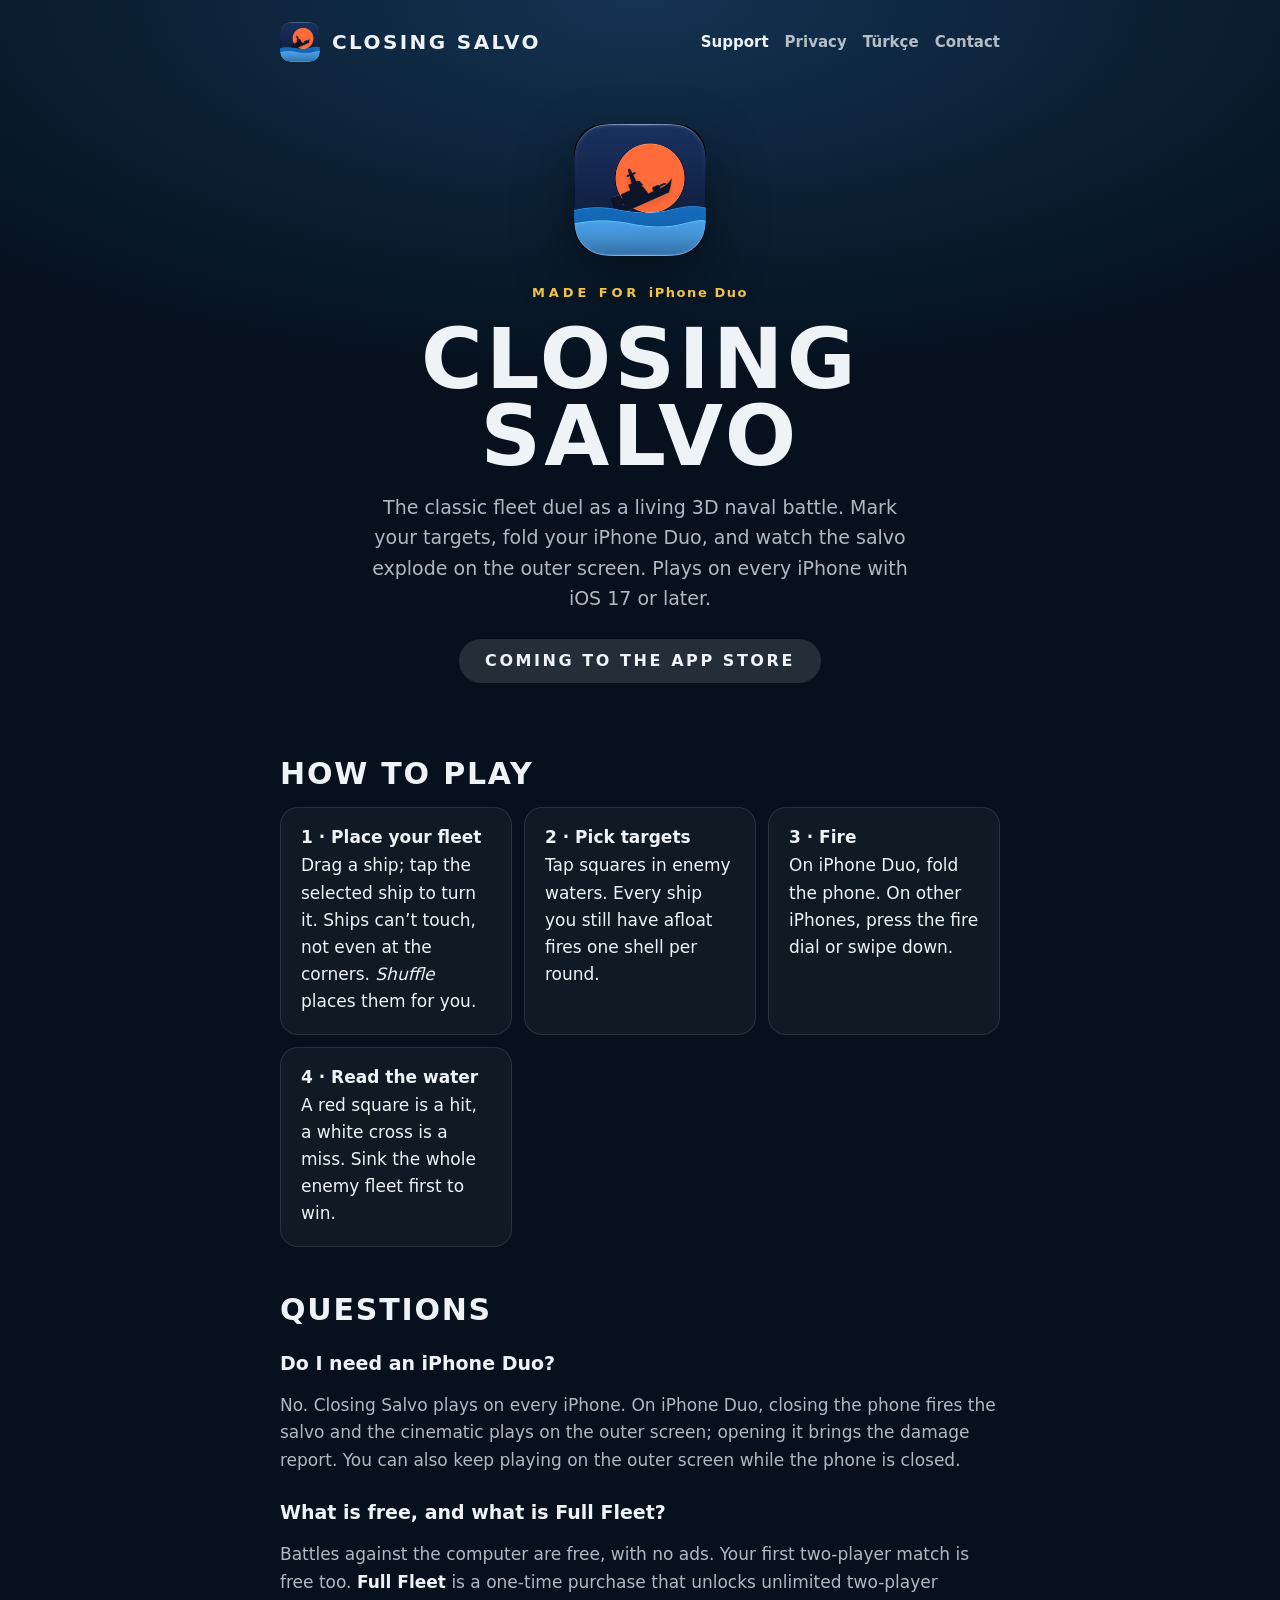
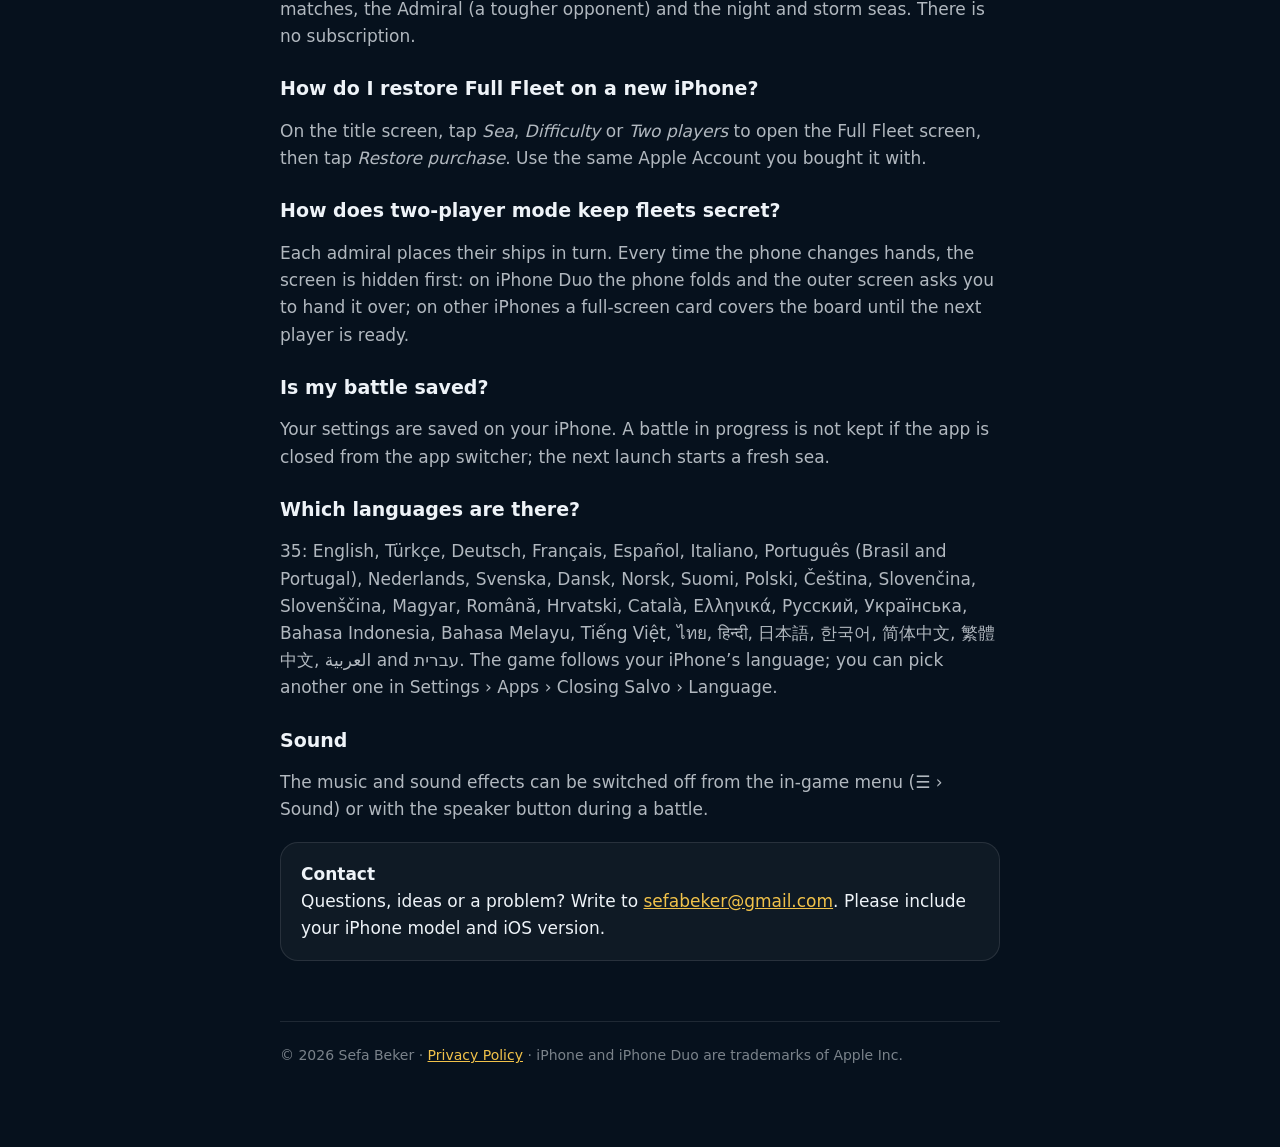
==== index.html @ 54b9b125 "Closing Salvo: support and privacy pages (EN, TR) Co-Authored-By: Claude Opus 5.5 <noreply@anthropic" ====
<!DOCTYPE html>
<html lang="en">
<head>
<meta charset="UTF-8">
<meta name="viewport" content="width=device-width, initial-scale=1">
<title>Closing Salvo: Sea Battle — Support</title>
<meta name="description" content="Closing Salvo is a living 3D naval battle built for iPhone Duo: fold the phone to fire your salvo. Help, privacy and contact.">
<link rel="icon" href="assets/favicon.png">
<link rel="apple-touch-icon" href="assets/apple-touch-icon.png">
<link rel="stylesheet" href="assets/style.css">
</head>
<body>
<div class="wrap">
  <header>
    <a class="brand" href="./"><img src="assets/icon.png" alt="">Closing Salvo</a>
    <nav>
      <a href="./" aria-current="page">Support</a>
      <a href="privacy-policy.html">Privacy</a>
      <a href="tr/">Türkçe</a>
      <a href="mailto:sefabeker@gmail.com?subject=Closing%20Salvo">Contact</a>
    </nav>
  </header>

  <section class="hero">
    <img class="icon" src="assets/icon.png" alt="Closing Salvo app icon">
    <div class="kicker" style="margin-top:22px">Made for <span class="tm">iPhone Duo</span></div>
    <h1>Closing Salvo</h1>
    <p class="lead">The classic fleet duel as a living 3D naval battle. Mark your targets, fold your iPhone Duo, and watch the salvo explode on the outer screen. Plays on every iPhone with iOS 17 or later.</p>
    <span class="store soon">Coming to the App Store</span>
  </section>

  <h2>How to play</h2>
  <div class="grid">
    <div class="card"><b>1 · Place your fleet</b>Drag a ship; tap the selected ship to turn it. Ships can’t touch, not even at the corners. <em>Shuffle</em> places them for you.</div>
    <div class="card"><b>2 · Pick targets</b>Tap squares in enemy waters. Every ship you still have afloat fires one shell per round.</div>
    <div class="card"><b>3 · Fire</b>On iPhone Duo, fold the phone. On other iPhones, press the fire dial or swipe down.</div>
    <div class="card"><b>4 · Read the water</b>A red square is a hit, a white cross is a miss. Sink the whole enemy fleet first to win.</div>
  </div>

  <h2>Questions</h2>
  <h3>Do I need an iPhone Duo?</h3>
  <p>No. Closing Salvo plays on every iPhone. On iPhone Duo, closing the phone fires the salvo and the cinematic plays on the outer screen; opening it brings the damage report. You can also keep playing on the outer screen while the phone is closed.</p>
  <h3>What is free, and what is Full Fleet?</h3>
  <p>Battles against the computer are free, with no ads. Your first two-player match is free too. <strong>Full Fleet</strong> is a one-time purchase that unlocks unlimited two-player matches, the Admiral (a tougher opponent) and the night and storm seas. There is no subscription.</p>
  <h3>How do I restore Full Fleet on a new iPhone?</h3>
  <p>On the title screen, tap <em>Sea</em>, <em>Difficulty</em> or <em>Two players</em> to open the Full Fleet screen, then tap <em>Restore purchase</em>. Use the same Apple Account you bought it with.</p>
  <h3>How does two-player mode keep fleets secret?</h3>
  <p>Each admiral places their ships in turn. Every time the phone changes hands, the screen is hidden first: on iPhone Duo the phone folds and the outer screen asks you to hand it over; on other iPhones a full-screen card covers the board until the next player is ready.</p>
  <h3>Is my battle saved?</h3>
  <p>Your settings are saved on your iPhone. A battle in progress is not kept if the app is closed from the app switcher; the next launch starts a fresh sea.</p>
  <h3>Which languages are there?</h3>
  <p>35: English, Türkçe, Deutsch, Français, Español, Italiano, Português (Brasil and Portugal), Nederlands, Svenska, Dansk, Norsk, Suomi, Polski, Čeština, Slovenčina, Slovenščina, Magyar, Română, Hrvatski, Català, Ελληνικά, Русский, Українська, Bahasa Indonesia, Bahasa Melayu, Tiếng Việt, ไทย, हिन्दी, 日本語, 한국어, 简体中文, 繁體中文, العربية and עברית. The game follows your iPhone’s language; you can pick another one in Settings › Apps › Closing Salvo › Language.</p>
  <h3>Sound</h3>
  <p>The music and sound effects can be switched off from the in-game menu (☰ › Sound) or with the speaker button during a battle.</p>

  <div class="card">
    <strong>Contact</strong><br>
    Questions, ideas or a problem? Write to <a href="mailto:sefabeker@gmail.com?subject=Closing%20Salvo">sefabeker@gmail.com</a>. Please include your iPhone model and iOS version.
  </div>

  <footer>
    © 2026 Sefa Beker · <a href="privacy-policy.html">Privacy Policy</a> · iPhone and iPhone Duo are trademarks of Apple Inc.
  </footer>
</div>
</body>
</html>
---- assets/style.css ----
:root {
  --deep: #06111d; --navy: #0c1f33; --ink: #eef3f8; --ink2: rgba(238, 243, 248, .74); --ink3: rgba(238, 243, 248, .5);
  --brass: #f1c24a; --fire: #ff6a3d; --line: rgba(255, 255, 255, .1); --card: rgba(255, 255, 255, .04);
  --cond: "Avenir Next Condensed", "Arial Narrow", system-ui, sans-serif;
  --sans: system-ui, -apple-system, "Segoe UI", sans-serif;
}
* { box-sizing: border-box; }
html { -webkit-text-size-adjust: 100%; }
body { margin: 0; background: radial-gradient(120% 70% at 50% 0%, #143352 0%, var(--deep) 60%) fixed, var(--deep); color: var(--ink); font: 400 17px/1.6 var(--sans); }
a { color: var(--brass); }
.wrap { max-width: 760px; margin: 0 auto; padding: 0 20px 80px; }
header { display: flex; align-items: center; justify-content: space-between; gap: 12px; padding: 22px 0; }
.brand { display: flex; align-items: center; gap: 12px; color: var(--ink); text-decoration: none; font: 800 20px/1 var(--cond); letter-spacing: .12em; text-transform: uppercase; }
.brand img { width: 40px; height: 40px; border-radius: 10px; }
nav { display: flex; flex-wrap: wrap; gap: 6px 16px; font: 600 15px/1 var(--sans); }
nav a { color: var(--ink2); text-decoration: none; }
nav a:hover, nav a[aria-current] { color: var(--ink); }
.hero { text-align: center; padding: 40px 0 28px; }
.hero img.icon { width: 132px; height: 132px; border-radius: 30px; box-shadow: 0 24px 60px rgba(0, 0, 0, .45); }
h1 { margin: 22px 0 6px; font: 800 clamp(46px, 11vw, 84px)/.92 var(--cond); letter-spacing: .04em; text-transform: uppercase; }
.kicker { font: 700 13px/1 var(--cond); letter-spacing: .3em; text-transform: uppercase; color: var(--brass); }
.kicker .tm { text-transform: none; letter-spacing: .12em; }   /* Apple's product names keep their own spelling */
.lead { margin: 16px auto 0; max-width: 560px; color: var(--ink2); font-size: 19px; }
.store { display: inline-flex; align-items: center; gap: 10px; margin-top: 26px; padding: 14px 26px; border-radius: 30px; background: #fff; color: #0b1620; text-decoration: none; font: 800 16px/1 var(--cond); letter-spacing: .16em; text-transform: uppercase; }
.store.soon { background: rgba(255, 255, 255, .12); color: var(--ink); }
h2 { margin: 48px 0 12px; font: 800 30px/1 var(--cond); letter-spacing: .06em; text-transform: uppercase; }
h3 { margin: 26px 0 6px; font: 700 19px/1.3 var(--sans); }
p, li { color: var(--ink2); }
strong { color: var(--ink); }
ul, ol { padding-left: 22px; }
li { margin: 6px 0; }
.card { margin: 18px 0; padding: 18px 20px; border: 1px solid var(--line); border-radius: 18px; background: var(--card); }
.updated { color: var(--ink3); font-size: 15px; }
.grid { display: grid; grid-template-columns: repeat(auto-fit, minmax(210px, 1fr)); gap: 12px; margin-top: 18px; }
.grid .card { margin: 0; }
.grid b { display: block; margin-bottom: 4px; color: var(--ink); font: 700 17px/1.3 var(--sans); }
footer { margin-top: 60px; padding-top: 22px; border-top: 1px solid var(--line); color: var(--ink3); font-size: 14px; }
@media (max-width: 520px) { body { font-size: 16px; } header { flex-direction: column; align-items: flex-start; } }
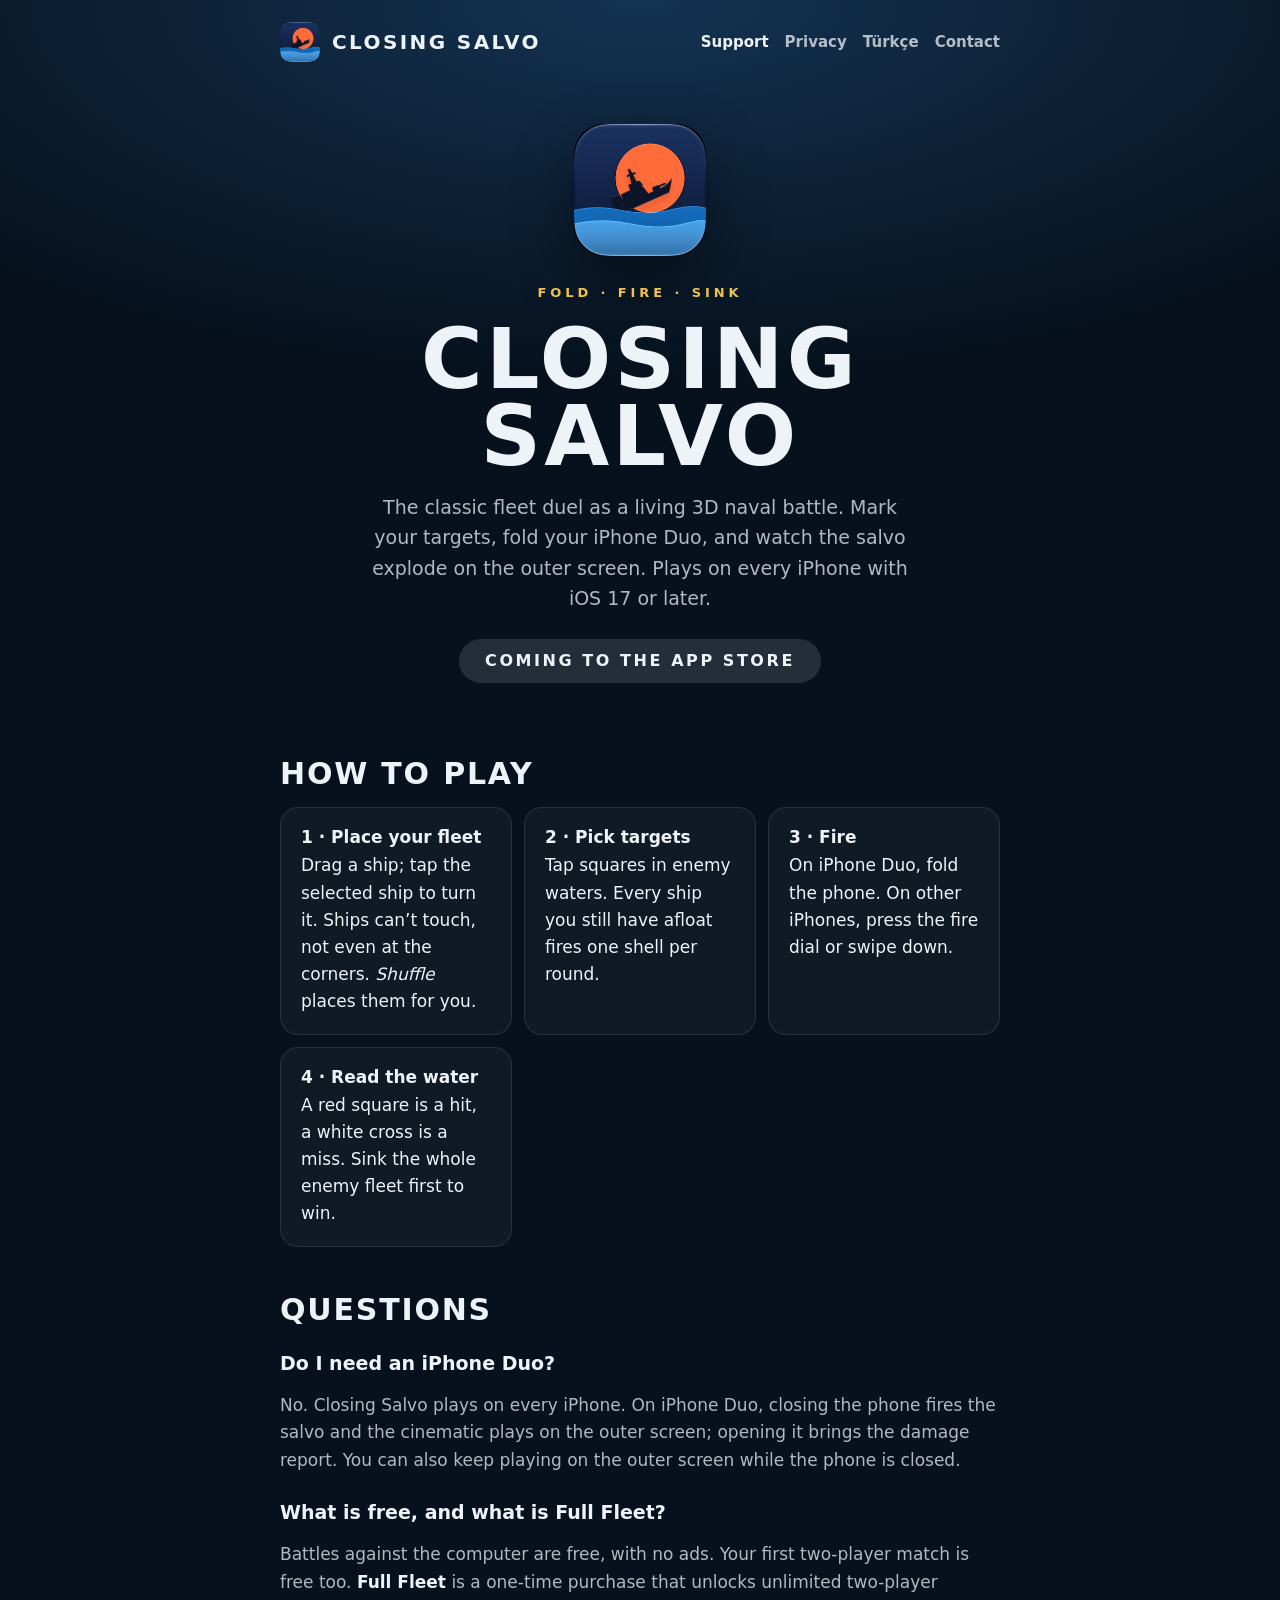
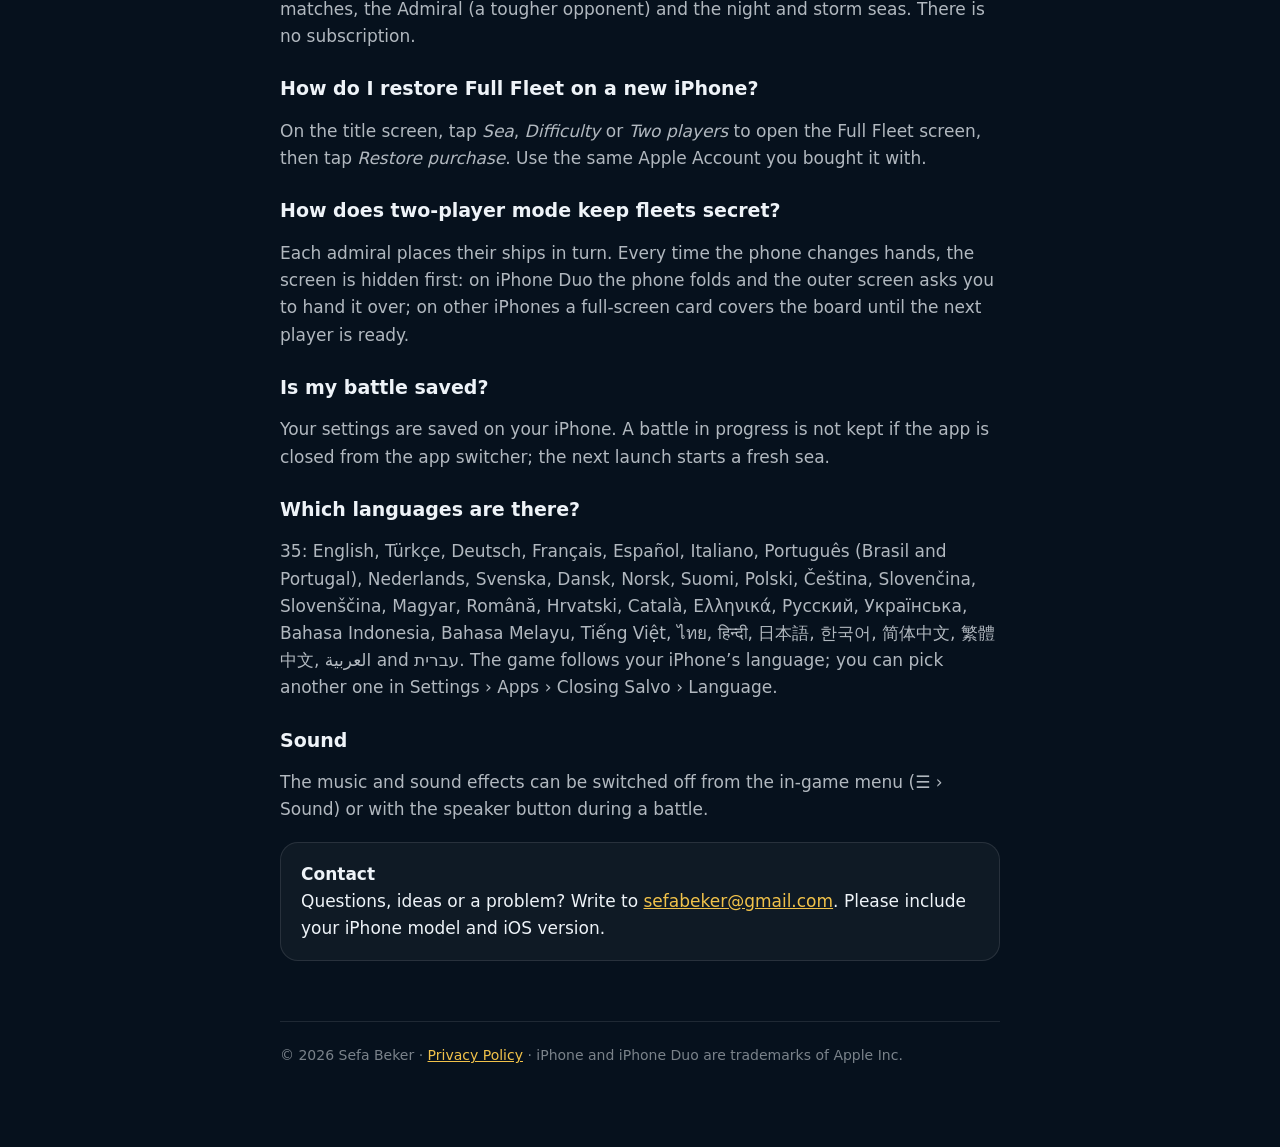
==== commit 6e3ebe42: "Support pages: name iPhone Duo only referentially The kicker said "Made for iPhone Duo" and the meta" ====
--- a/index.html
+++ b/index.html
@@ -4,7 +4,7 @@
 <meta charset="UTF-8">
 <meta name="viewport" content="width=device-width, initial-scale=1">
 <title>Closing Salvo: Sea Battle — Support</title>
-<meta name="description" content="Closing Salvo is a living 3D naval battle built for iPhone Duo: fold the phone to fire your salvo. Help, privacy and contact.">
+<meta name="description" content="Closing Salvo is a living 3D naval battle. On iPhone Duo, fold the phone to fire your salvo. Help, privacy and contact.">
 <link rel="icon" href="assets/favicon.png">
 <link rel="apple-touch-icon" href="assets/apple-touch-icon.png">
 <link rel="stylesheet" href="assets/style.css">
@@ -23,7 +23,7 @@
 
   <section class="hero">
     <img class="icon" src="assets/icon.png" alt="Closing Salvo app icon">
-    <div class="kicker" style="margin-top:22px">Made for <span class="tm">iPhone Duo</span></div>
+    <div class="kicker" style="margin-top:22px">Fold · Fire · Sink</div>
     <h1>Closing Salvo</h1>
     <p class="lead">The classic fleet duel as a living 3D naval battle. Mark your targets, fold your iPhone Duo, and watch the salvo explode on the outer screen. Plays on every iPhone with iOS 17 or later.</p>
     <span class="store soon">Coming to the App Store</span>
